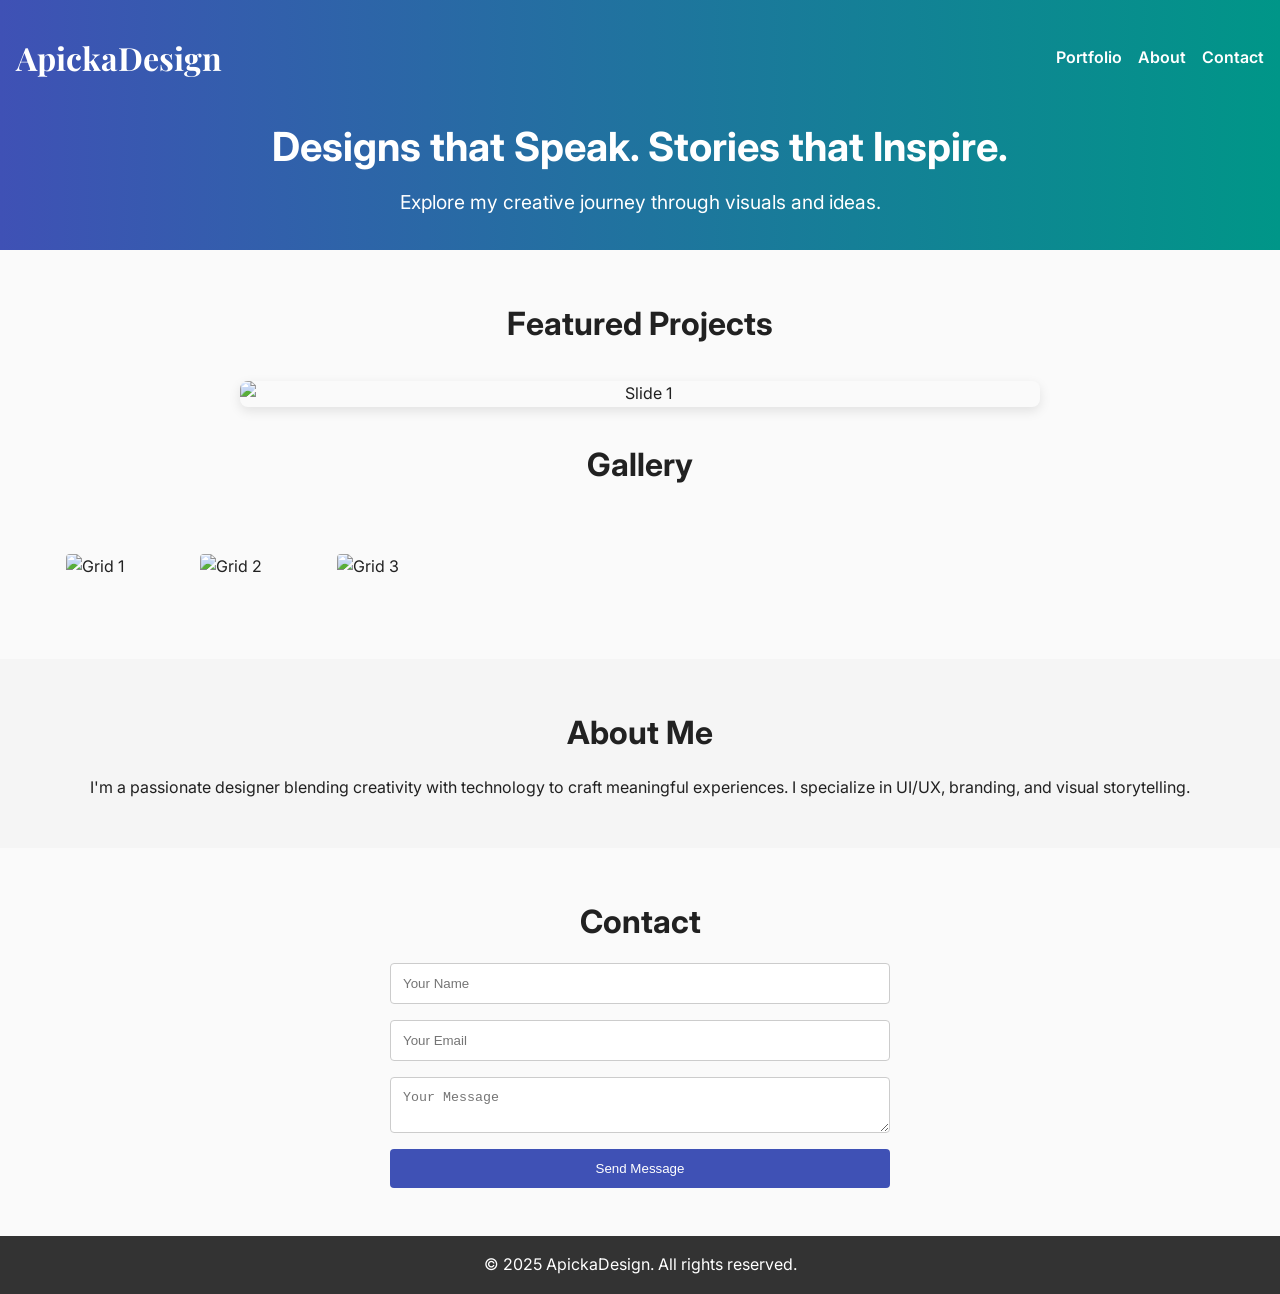
==== index.html @ f784d1ae "Update index.html" ====
<!DOCTYPE html>
<html lang="en">
<head>
  <meta charset="UTF-8" />
  <meta name="viewport" content="width=device-width, initial-scale=1.0" />
  <title>ApickaDesign Portfolio</title>
  <link rel="stylesheet" href="style.css" />
  <link href="https://fonts.googleapis.com/css2?family=Playfair+Display:wght@700&family=Inter:wght@400;600&display=swap" rel="stylesheet">
</head>
<body>
  <header>
    <nav>
      <h1>ApickaDesign</h1>
      <ul>
        <li><a href="#portfolio">Portfolio</a></li>
        <li><a href="#about">About</a></li>
        <li><a href="#contact">Contact</a></li>
      </ul>
    </nav>
    <section class="hero">
      <h2>Designs that Speak. Stories that Inspire.</h2>
      <p>Explore my creative journey through visuals and ideas.</p>
    </section>
  </header>

  <main>
    <section id="portfolio" class="portfolio">
      <h2>Featured Projects</h2>

      <!-- Showreel Slider -->
      <div class="showreel">
        <div class="slider">
          <img src="https://imgur.com/gallery/when-seasons-change-latest-acrylic-painting-VeXBXu2#qPVv7JG" alt="Slide 1" />
          <img src="https://imgur.com/gallery/when-seasons-change-latest-acrylic-painting-VeXBXu2#qPVv7JG" alt="Slide 2" />
          <img src="https://imgur.com/gallery/when-seasons-change-latest-acrylic-painting-VeXBXu2#qPVv7JG" alt="Slide 3" />
          <!-- Add more images as needed -->
        </div>
      </div>

      <!-- Grid Gallery -->
      <h2>Gallery</h2>
      <div class="grid-gallery">
        <!-- Repeat this block for each image -->
        <div class="grid-item"><img src="images/grid1.jpg" alt="Grid 1" /></div>
        <div class="grid-item"><img src="images/grid2.jpg" alt="Grid 2" /></div>
        <div class="grid-item"><img src="images/grid3.jpg" alt="Grid 3" /></div>
        <!-- Add up to 81 images for 9x9 -->
      </div>
    </section>

    <section id="about" class="about">
      <h2>About Me</h2>
      <p>I'm a passionate designer blending creativity with technology to craft meaningful experiences. I specialize in UI/UX, branding, and visual storytelling.</p>
    </section>

    <section id="contact" class="contact">
      <h2>Contact</h2>
      <form>
        <input type="text" placeholder="Your Name" required />
        <input type="email" placeholder="Your Email" required />
        <textarea placeholder="Your Message" required></textarea>
        <button type="submit">Send Message</button>
      </form>
    </section>
  </main>

  <footer>
    <p>&copy; 2025 ApickaDesign. All rights reserved.</p>
  </footer>
</body>
</html>
---- style.css ----
/* Reset & Base */
* {
  margin: 0;
  padding: 0;
  box-sizing: border-box;
}
body {
  font-family: 'Inter', sans-serif;
  background-color: #FAFAFA;
  color: #212121;
  line-height: 1.6;
}

/* Header */
header {
  background: linear-gradient(to right, #3F51B5, #009688);
  color: white;
  padding: 2rem 1rem;
  text-align: center;
}
nav {
  display: flex;
  justify-content: space-between;
  align-items: center;
  flex-wrap: wrap;
}
nav h1 {
  font-family: 'Playfair Display', serif;
  font-size: 2rem;
}
nav ul {
  list-style: none;
  display: flex;
  gap: 1rem;
}
nav a {
  color: white;
  text-decoration: none;
  font-weight: 600;
}
.hero {
  margin-top: 2rem;
}
.hero h2 {
  font-size: 2.5rem;
  margin-bottom: 0.5rem;
}
.hero p {
  font-size: 1.2rem;
}

/* Portfolio */
.portfolio {
  padding: 3rem 1rem;
  text-align: center;
}
.portfolio h2 {
  font-size: 2rem;
  margin-bottom: 2rem;
}

/* Showreel Slider */
.showreel {
  overflow: hidden;
  width: 100%;
  max-width: 800px;
  margin: 2rem auto;
  border-radius: 8px;
  box-shadow: 0 4px 12px rgba(0,0,0,0.1);
}
.slider {
  display: flex;
  animation: slide 15s infinite linear;
}
.slider img {
  width: 100%;
  flex-shrink: 0;
  object-fit: cover;
}

/* Grid Gallery */
.grid-gallery {
  display: grid;
  grid-template-columns: repeat(9, 1fr);
  gap: 10px;
  padding: 2rem 1rem;
}
.grid-item img {
  width: 100%;
  height: auto;
  border-radius: 4px;
  transition: transform 0.3s ease;
}
.grid-item img:hover {
  transform: scale(1.05);
}

/* Responsive Layout */
@media (max-width: 768px) {
  .grid-gallery {
    grid-template-columns: repeat(3, 1fr);
  }
}
@media (max-width: 480px) {
  .grid-gallery {
    grid-template-columns: 1fr;
  }
}

/* About */
.about {
  padding: 3rem 1rem;
  background-color: #F5F5F5;
  text-align: center;
}
.about h2 {
  font-size: 2rem;
  margin-bottom: 1rem;
}

/* Contact */
.contact {
  padding: 3rem 1rem;
  text-align: center;
}
.contact h2 {
  font-size: 2rem;
  margin-bottom: 1rem;
}
form {
  display: flex;
  flex-direction: column;
  gap: 1rem;
  max-width: 500px;
  margin: auto;
}
input, textarea {
  padding: 0.75rem;
  border: 1px solid #ccc;
  border-radius: 4px;
}
button {
  background-color: #3F51B5;
  color: white;
  border: none;
  padding: 0.75rem;
  border-radius: 4px;
  cursor: pointer;
}
button:hover {
  background-color: #303F9F;
}

/* Footer */
footer {
  background-color: #333;
  color: white;
  text-align: center;
  padding: 1rem;
}
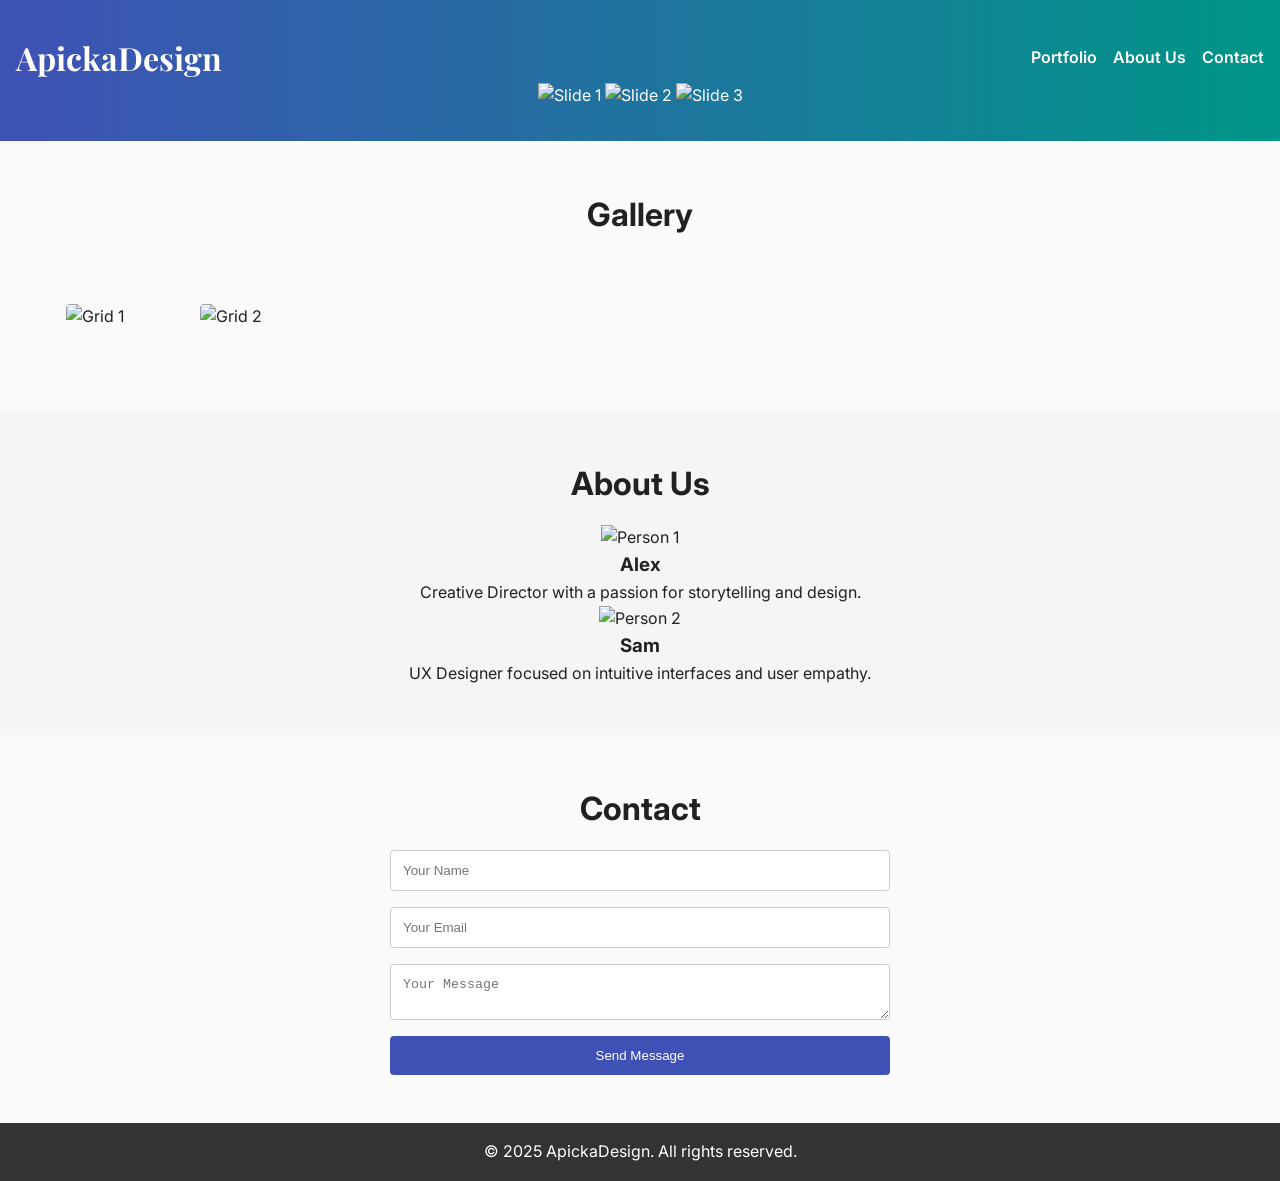
==== commit 6fa51030: "Update index.html" ====
--- a/index.html
+++ b/index.html
@@ -11,46 +11,50 @@
   <header>
     <nav>
       <h1>ApickaDesign</h1>
-      <ul>
+      <ul class="nav-links">
         <li><a href="#portfolio">Portfolio</a></li>
-        <li><a href="#about">About</a></li>
+        <li><a href="#about">About Us</a></li>
         <li><a href="#contact">Contact</a></li>
       </ul>
     </nav>
-    <section class="hero">
-      <h2>Designs that Speak. Stories that Inspire.</h2>
-      <p>Explore my creative journey through visuals and ideas.</p>
+
+    <!-- Carousel Section -->
+    <section class="carousel">
+      <div class="carousel-container">
+        <div class="carousel-track">
+          <img src="images/slide1.jpg" alt="Slide 1" />
+          <img src="images/slide2.jpg" alt="Slide 2" />
+          <img src="images/slide3.jpg" alt="Slide 3" />
+        </div>
+      </div>
     </section>
   </header>
 
   <main>
     <section id="portfolio" class="portfolio">
-      <h2>Featured Projects</h2>
-
-      <!-- Showreel Slider -->
-      <div class="showreel">
-        <div class="slider">
-          <img src="https://imgur.com/gallery/when-seasons-change-latest-acrylic-painting-VeXBXu2#qPVv7JG" alt="Slide 1" />
-          <img src="https://imgur.com/gallery/when-seasons-change-latest-acrylic-painting-VeXBXu2#qPVv7JG" alt="Slide 2" />
-          <img src="https://imgur.com/gallery/when-seasons-change-latest-acrylic-painting-VeXBXu2#qPVv7JG" alt="Slide 3" />
-          <!-- Add more images as needed -->
-        </div>
-      </div>
-
-      <!-- Grid Gallery -->
       <h2>Gallery</h2>
       <div class="grid-gallery">
-        <!-- Repeat this block for each image -->
+        <!-- Add up to 81 images for 9x9 -->
         <div class="grid-item"><img src="images/grid1.jpg" alt="Grid 1" /></div>
         <div class="grid-item"><img src="images/grid2.jpg" alt="Grid 2" /></div>
-        <div class="grid-item"><img src="images/grid3.jpg" alt="Grid 3" /></div>
-        <!-- Add up to 81 images for 9x9 -->
+        <!-- Repeat as needed -->
       </div>
     </section>
 
     <section id="about" class="about">
-      <h2>About Me</h2>
-      <p>I'm a passionate designer blending creativity with technology to craft meaningful experiences. I specialize in UI/UX, branding, and visual storytelling.</p>
+      <h2>About Us</h2>
+      <div class="bio-container">
+        <div class="bio">
+          <img src="images/person1.jpg" alt="Person 1" />
+          <h3>Alex</h3>
+          <p>Creative Director with a passion for storytelling and design.</p>
+        </div>
+        <div class="bio">
+          <img src="images/person2.jpg" alt="Person 2" />
+          <h3>Sam</h3>
+          <p>UX Designer focused on intuitive interfaces and user empathy.</p>
+        </div>
+      </div>
     </section>
 
     <section id="contact" class="contact">
@@ -61,12 +65,28 @@
         <textarea placeholder="Your Message" required></textarea>
         <button type="submit">Send Message</button>
       </form>
+      <div class="social-icons">
+        <a href="https://instagram.com" target="_blank" class="icon instagram"></a>
+        <a href="https://x.com" target="_blank" class="icon x"></a>
+        <a href="https://linkedin.com" target="_blank" class="icon linkedin"></a>
+        <a href="https://pinterest.com" target="_blank" class="icon pinterest"></a>
+        <a href="https://youtube.com" target="_blank" class="icon youtube"></a>
+      </div>
     </section>
   </main>
 
   <footer>
     <p>&copy; 2025 ApickaDesign. All rights reserved.</p>
   </footer>
+
+  <script>
+    // Swipeable carousel logic
+    const track = document.querySelector('.carousel-track');
+    let index = 0;
+    setInterval(() => {
+      index = (index + 1) % track.children.length;
+      track.style.transform = `translateX(-${index * 100}%)`;
+    }, 3000);
+  </script>
 </body>
 </html>
-
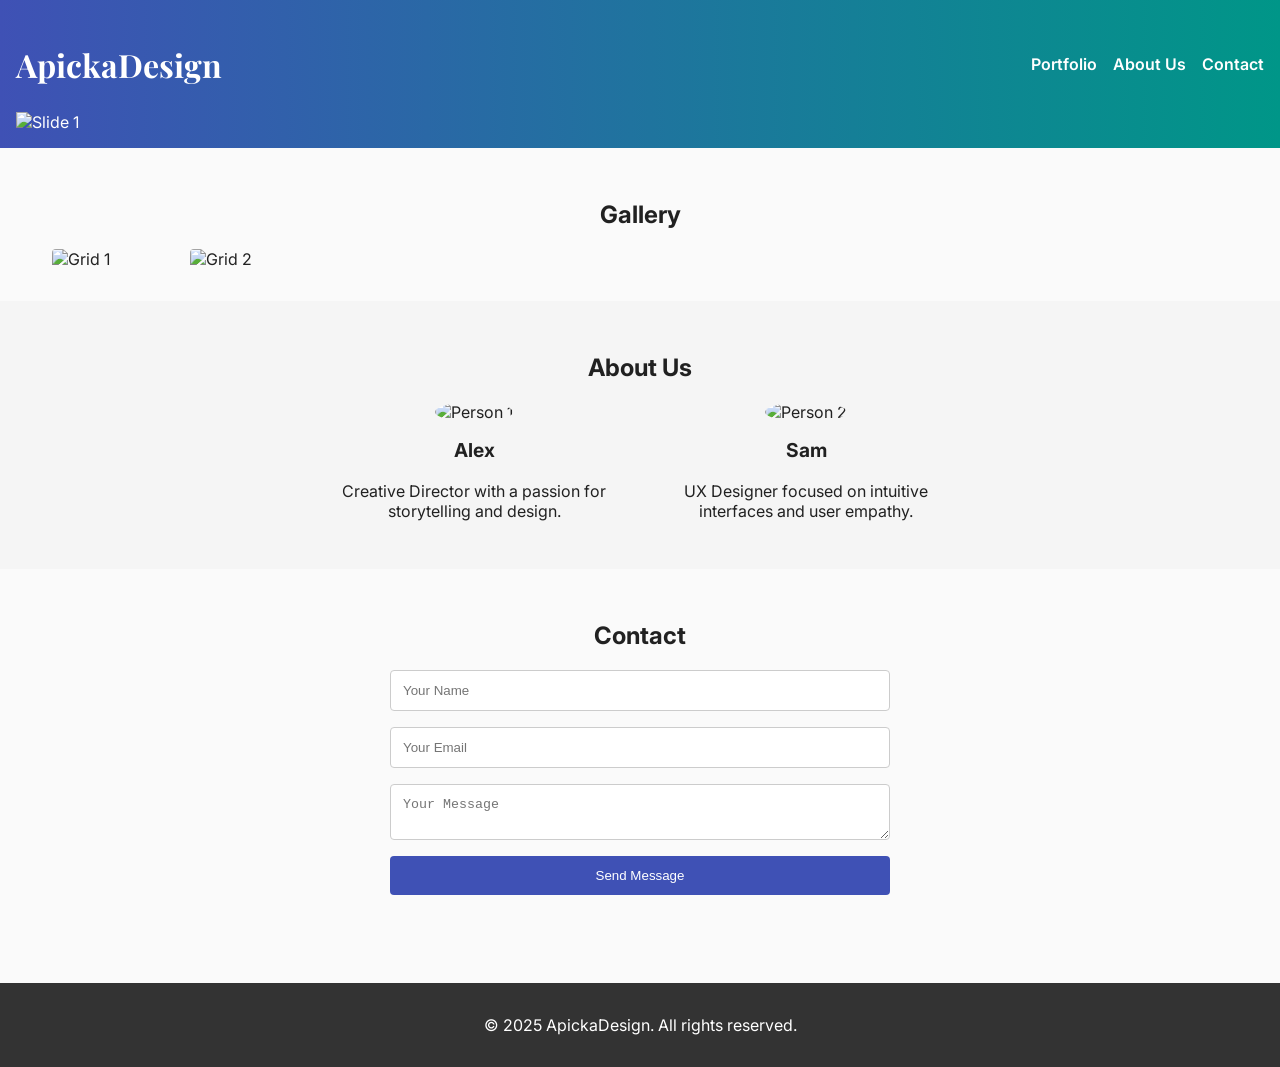
==== commit 12e30932: "Update index.html" ====
--- a/index.html
+++ b/index.html
@@ -22,9 +22,9 @@
     <section class="carousel">
       <div class="carousel-container">
         <div class="carousel-track">
-          <img src="images/slide1.jpg" alt="Slide 1" />
-          <img src="images/slide2.jpg" alt="Slide 2" />
-          <img src="images/slide3.jpg" alt="Slide 3" />
+          <img src="https://i.imgur.com/Lta64SW.png" alt="Slide 1" />
+          <img src="https://i.imgur.com/Lta64SW.png" alt="Slide 2" />
+          <img src="https://i.imgur.com/Lta64SW.png" alt="Slide 3" />
         </div>
       </div>
     </section>
@@ -35,8 +35,8 @@
       <h2>Gallery</h2>
       <div class="grid-gallery">
         <!-- Add up to 81 images for 9x9 -->
-        <div class="grid-item"><img src="images/grid1.jpg" alt="Grid 1" /></div>
-        <div class="grid-item"><img src="images/grid2.jpg" alt="Grid 2" /></div>
+        <div class="grid-item"><img src="https://i.imgur.com/Lta64SW.png" alt="Grid 1" /></div>
+        <div class="grid-item"><img src="https://i.imgur.com/Lta64SW.png" alt="Grid 2" /></div>
         <!-- Repeat as needed -->
       </div>
     </section>
@@ -45,12 +45,12 @@
       <h2>About Us</h2>
       <div class="bio-container">
         <div class="bio">
-          <img src="images/person1.jpg" alt="Person 1" />
+          <img src="https://i.imgur.com/V21KquB.jpeg" alt="Person 1" />
           <h3>Alex</h3>
           <p>Creative Director with a passion for storytelling and design.</p>
         </div>
         <div class="bio">
-          <img src="images/person2.jpg" alt="Person 2" />
+          <img src="https://i.imgur.com/jP6IBj2.jpeg" alt="Person 2" />
           <h3>Sam</h3>
           <p>UX Designer focused on intuitive interfaces and user empathy.</p>
         </div>
@@ -90,3 +90,4 @@
   </script>
 </body>
 </html>
+
--- a/style.css
+++ b/style.css
@@ -1,101 +1,75 @@
-/* Reset & Base */
-* {
-  margin: 0;
-  padding: 0;
-  box-sizing: border-box;
-}
 body {
   font-family: 'Inter', sans-serif;
   background-color: #FAFAFA;
   color: #212121;
-  line-height: 1.6;
+  margin: 0;
+  padding: 0;
 }
 
-/* Header */
+/* Header & Navigation */
 header {
   background: linear-gradient(to right, #3F51B5, #009688);
   color: white;
-  padding: 2rem 1rem;
-  text-align: center;
+  padding: 1rem;
 }
 nav {
   display: flex;
   justify-content: space-between;
   align-items: center;
-  flex-wrap: wrap;
 }
 nav h1 {
   font-family: 'Playfair Display', serif;
   font-size: 2rem;
 }
-nav ul {
+.nav-links {
   list-style: none;
   display: flex;
   gap: 1rem;
 }
-nav a {
+.nav-links a {
   color: white;
   text-decoration: none;
   font-weight: 600;
 }
-.hero {
-  margin-top: 2rem;
-}
-.hero h2 {
-  font-size: 2.5rem;
-  margin-bottom: 0.5rem;
-}
-.hero p {
-  font-size: 1.2rem;
-}
 
-/* Portfolio */
-.portfolio {
-  padding: 3rem 1rem;
-  text-align: center;
-}
-.portfolio h2 {
-  font-size: 2rem;
-  margin-bottom: 2rem;
-}
-
-/* Showreel Slider */
-.showreel {
+/* Carousel */
+.carousel {
   overflow: hidden;
   width: 100%;
-  max-width: 800px;
-  margin: 2rem auto;
-  border-radius: 8px;
-  box-shadow: 0 4px 12px rgba(0,0,0,0.1);
 }
-.slider {
+.carousel-container {
+  width: 100%;
+  max-width: 100%;
+  overflow: hidden;
+}
+.carousel-track {
   display: flex;
-  animation: slide 15s infinite linear;
+  transition: transform 0.5s ease-in-out;
 }
-.slider img {
+.carousel-track img {
   width: 100%;
   flex-shrink: 0;
   object-fit: cover;
 }
 
-/* Grid Gallery */
+/* Portfolio Grid */
+.portfolio {
+  padding: 2rem 1rem;
+  text-align: center;
+}
 .grid-gallery {
   display: grid;
   grid-template-columns: repeat(9, 1fr);
   gap: 10px;
-  padding: 2rem 1rem;
 }
 .grid-item img {
   width: 100%;
-  height: auto;
   border-radius: 4px;
   transition: transform 0.3s ease;
 }
 .grid-item img:hover {
   transform: scale(1.05);
 }
-
-/* Responsive Layout */
 @media (max-width: 768px) {
   .grid-gallery {
     grid-template-columns: repeat(3, 1fr);
@@ -107,25 +81,37 @@
   }
 }
 
-/* About */
+/* About Us */
 .about {
-  padding: 3rem 1rem;
+  padding: 2rem 1rem;
   background-color: #F5F5F5;
   text-align: center;
 }
-.about h2 {
-  font-size: 2rem;
-  margin-bottom: 1rem;
+.bio-container {
+  display: flex;
+  justify-content: center;
+  gap: 2rem;
+  flex-wrap: wrap;
+}
+.bio {
+  max-width: 300px;
+  text-align: center;
+}
+.bio img {
+  width: 150px;
+  height: 150px;
+  border-radius: 50%;
+  object-fit: cover;
+}
+.bio h3 {
+  margin-top: 1rem;
+  font-size: 1.2rem;
 }
 
 /* Contact */
 .contact {
-  padding: 3rem 1rem;
+  padding: 2rem 1rem;
   text-align: center;
-}
-.contact h2 {
-  font-size: 2rem;
-  margin-bottom: 1rem;
 }
 form {
   display: flex;
@@ -151,6 +137,28 @@
   background-color: #303F9F;
 }
 
+/* Social Icons */
+.social-icons {
+  margin-top: 1rem;
+  display: flex;
+  justify-content: center;
+  gap: 1rem;
+}
+.icon {
+  width: 40px;
+  height: 40px;
+  background-size: cover;
+  transition: transform 0.3s ease;
+}
+.icon:hover {
+  transform: scale(1.2);
+}
+.instagram { background-image: url('icons/instagram.png'); }
+.x { background-image: url('icons/x.png'); }
+.linkedin { background-image: url('icons/linkedin.png'); }
+.pinterest { background-image: url('icons/pinterest.png'); }
+.youtube { background-image: url('icons/youtube.png'); }
+
 /* Footer */
 footer {
   background-color: #333;
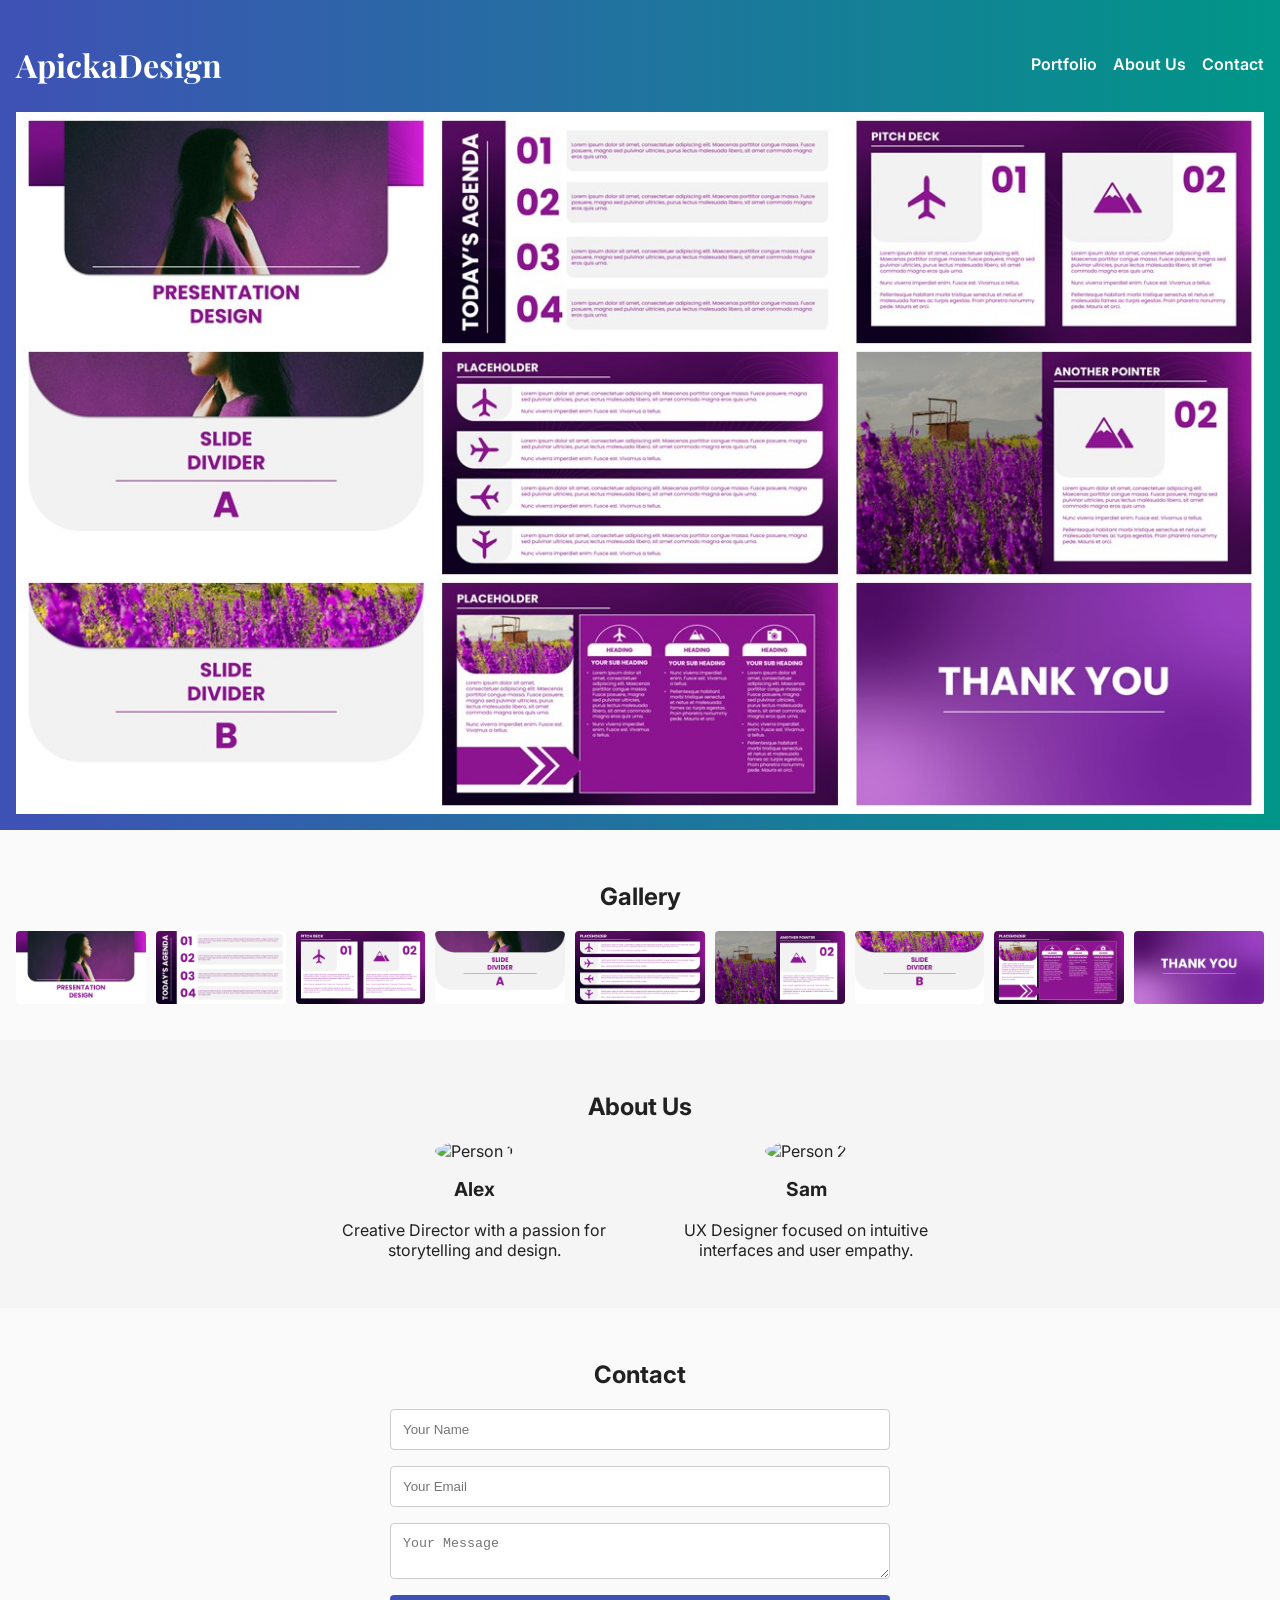
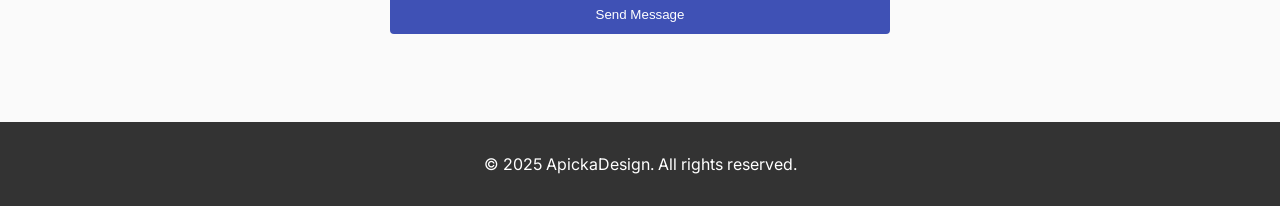
==== commit d3f6703f: "Update index.html" ====
--- a/index.html
+++ b/index.html
@@ -22,9 +22,9 @@
     <section class="carousel">
       <div class="carousel-container">
         <div class="carousel-track">
-          <img src="https://i.imgur.com/Lta64SW.png" alt="Slide 1" />
-          <img src="https://i.imgur.com/Lta64SW.png" alt="Slide 2" />
-          <img src="https://i.imgur.com/Lta64SW.png" alt="Slide 3" />
+          <img src="images/Slide19.JPG" alt="Slide 1" />
+          <img src="images/Slide11.JPG" alt="Slide 2" />
+          <img src="images/Slide12.JPG" alt="Slide 3" />
         </div>
       </div>
     </section>
@@ -35,8 +35,15 @@
       <h2>Gallery</h2>
       <div class="grid-gallery">
         <!-- Add up to 81 images for 9x9 -->
-        <div class="grid-item"><img src="https://i.imgur.com/Lta64SW.png" alt="Grid 1" /></div>
-        <div class="grid-item"><img src="https://i.imgur.com/Lta64SW.png" alt="Grid 2" /></div>
+        <div class="grid-item"><img src="images/Slide10.JPG" alt="Grid 1" /></div>
+        <div class="grid-item"><img src="images/Slide11.JPG" alt="Grid 2" /></div>
+        <div class="grid-item"><img src="images/Slide12.JPG" alt="Grid 3" /></div>
+        <div class="grid-item"><img src="images/Slide13.JPG" alt="Grid 4" /></div>
+        <div class="grid-item"><img src="images/Slide14.JPG" alt="Grid 5" /></div>
+        <div class="grid-item"><img src="images/Slide15.JPG" alt="Grid 6" /></div>
+        <div class="grid-item"><img src="images/Slide16.JPG" alt="Grid 7" /></div>
+        <div class="grid-item"><img src="images/Slide17.JPG" alt="Grid 8" /></div>
+        <div class="grid-item"><img src="images/Slide18.JPG" alt="Grid 9" /></div>
         <!-- Repeat as needed -->
       </div>
     </section>
@@ -91,3 +98,4 @@
 </body>
 </html>
 
+
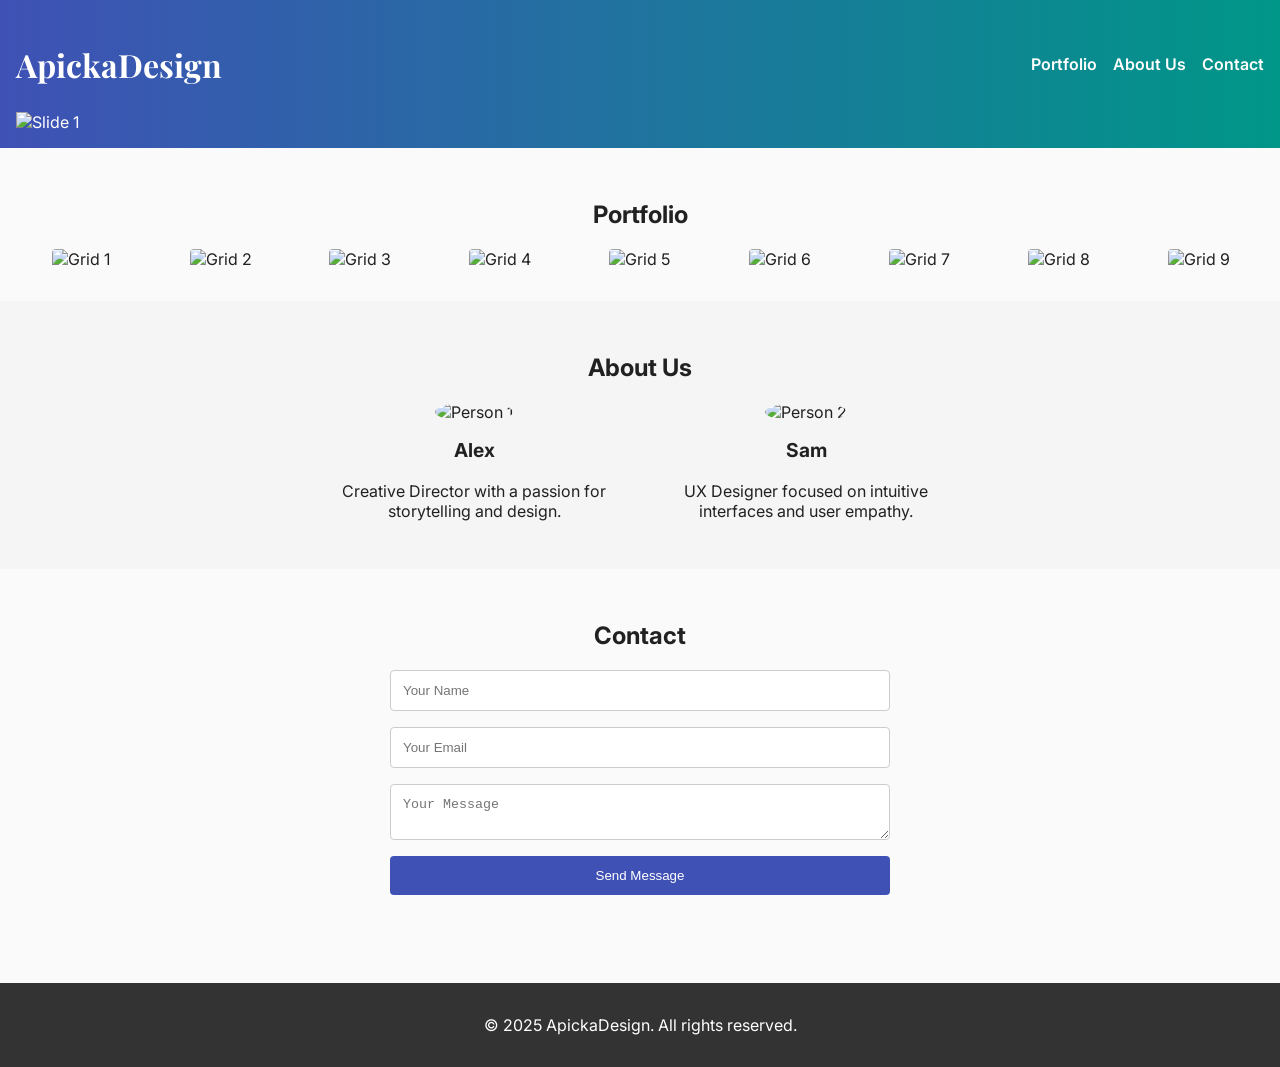
==== commit 0efd66ba: "Update index.html" ====
--- a/index.html
+++ b/index.html
@@ -22,9 +22,9 @@
     <section class="carousel">
       <div class="carousel-container">
         <div class="carousel-track">
-          <img src="images/Slide19.JPG" alt="Slide 1" />
-          <img src="images/Slide11.JPG" alt="Slide 2" />
-          <img src="images/Slide12.JPG" alt="Slide 3" />
+          <img src="images/slide1.gif" alt="Slide 1" />
+          <img src="images/slide2.gif" alt="Slide 2" />
+          <img src="images/slide3.gif" alt="Slide 3" />
         </div>
       </div>
     </section>
@@ -32,19 +32,17 @@
 
   <main>
     <section id="portfolio" class="portfolio">
-      <h2>Gallery</h2>
+      <h2>Portfolio</h2>
       <div class="grid-gallery">
-        <!-- Add up to 81 images for 9x9 -->
-        <div class="grid-item"><img src="images/Slide10.JPG" alt="Grid 1" /></div>
-        <div class="grid-item"><img src="images/Slide11.JPG" alt="Grid 2" /></div>
-        <div class="grid-item"><img src="images/Slide12.JPG" alt="Grid 3" /></div>
-        <div class="grid-item"><img src="images/Slide13.JPG" alt="Grid 4" /></div>
-        <div class="grid-item"><img src="images/Slide14.JPG" alt="Grid 5" /></div>
-        <div class="grid-item"><img src="images/Slide15.JPG" alt="Grid 6" /></div>
-        <div class="grid-item"><img src="images/Slide16.JPG" alt="Grid 7" /></div>
-        <div class="grid-item"><img src="images/Slide17.JPG" alt="Grid 8" /></div>
-        <div class="grid-item"><img src="images/Slide18.JPG" alt="Grid 9" /></div>
-        <!-- Repeat as needed -->
+        <div class="grid-item"><img src="images/grid1.jpg" alt="Grid 1" /></div>
+        <div class="grid-item"><img src="images/grid2.jpg" alt="Grid 2" /></div>
+        <div class="grid-item"><img src="images/grid3.jpg" alt="Grid 3" /></div>
+        <div class="grid-item"><img src="images/grid4.jpg" alt="Grid 4" /></div>
+        <div class="grid-item"><img src="images/grid5.jpg" alt="Grid 5" /></div>
+        <div class="grid-item"><img src="images/grid6.jpg" alt="Grid 6" /></div>
+        <div class="grid-item"><img src="images/grid7.jpg" alt="Grid 7" /></div>
+        <div class="grid-item"><img src="images/grid8.jpg" alt="Grid 8" /></div>
+        <div class="grid-item"><img src="images/grid9.jpg" alt="Grid 9" /></div>
       </div>
     </section>
 
@@ -52,12 +50,12 @@
       <h2>About Us</h2>
       <div class="bio-container">
         <div class="bio">
-          <img src="https://i.imgur.com/V21KquB.jpeg" alt="Person 1" />
+          <img src="images/person1.jpg" alt="Person 1" />
           <h3>Alex</h3>
           <p>Creative Director with a passion for storytelling and design.</p>
         </div>
         <div class="bio">
-          <img src="https://i.imgur.com/jP6IBj2.jpeg" alt="Person 2" />
+          <img src="images/person2.jpg" alt="Person 2" />
           <h3>Sam</h3>
           <p>UX Designer focused on intuitive interfaces and user empathy.</p>
         </div>
@@ -87,15 +85,13 @@
   </footer>
 
   <script>
-    // Swipeable carousel logic
+    // Smooth carousel logic
     const track = document.querySelector('.carousel-track');
     let index = 0;
     setInterval(() => {
       index = (index + 1) % track.children.length;
       track.style.transform = `translateX(-${index * 100}%)`;
-    }, 3000);
+    }, 4000); // 4-second delay
   </script>
 </body>
 </html>
-
-
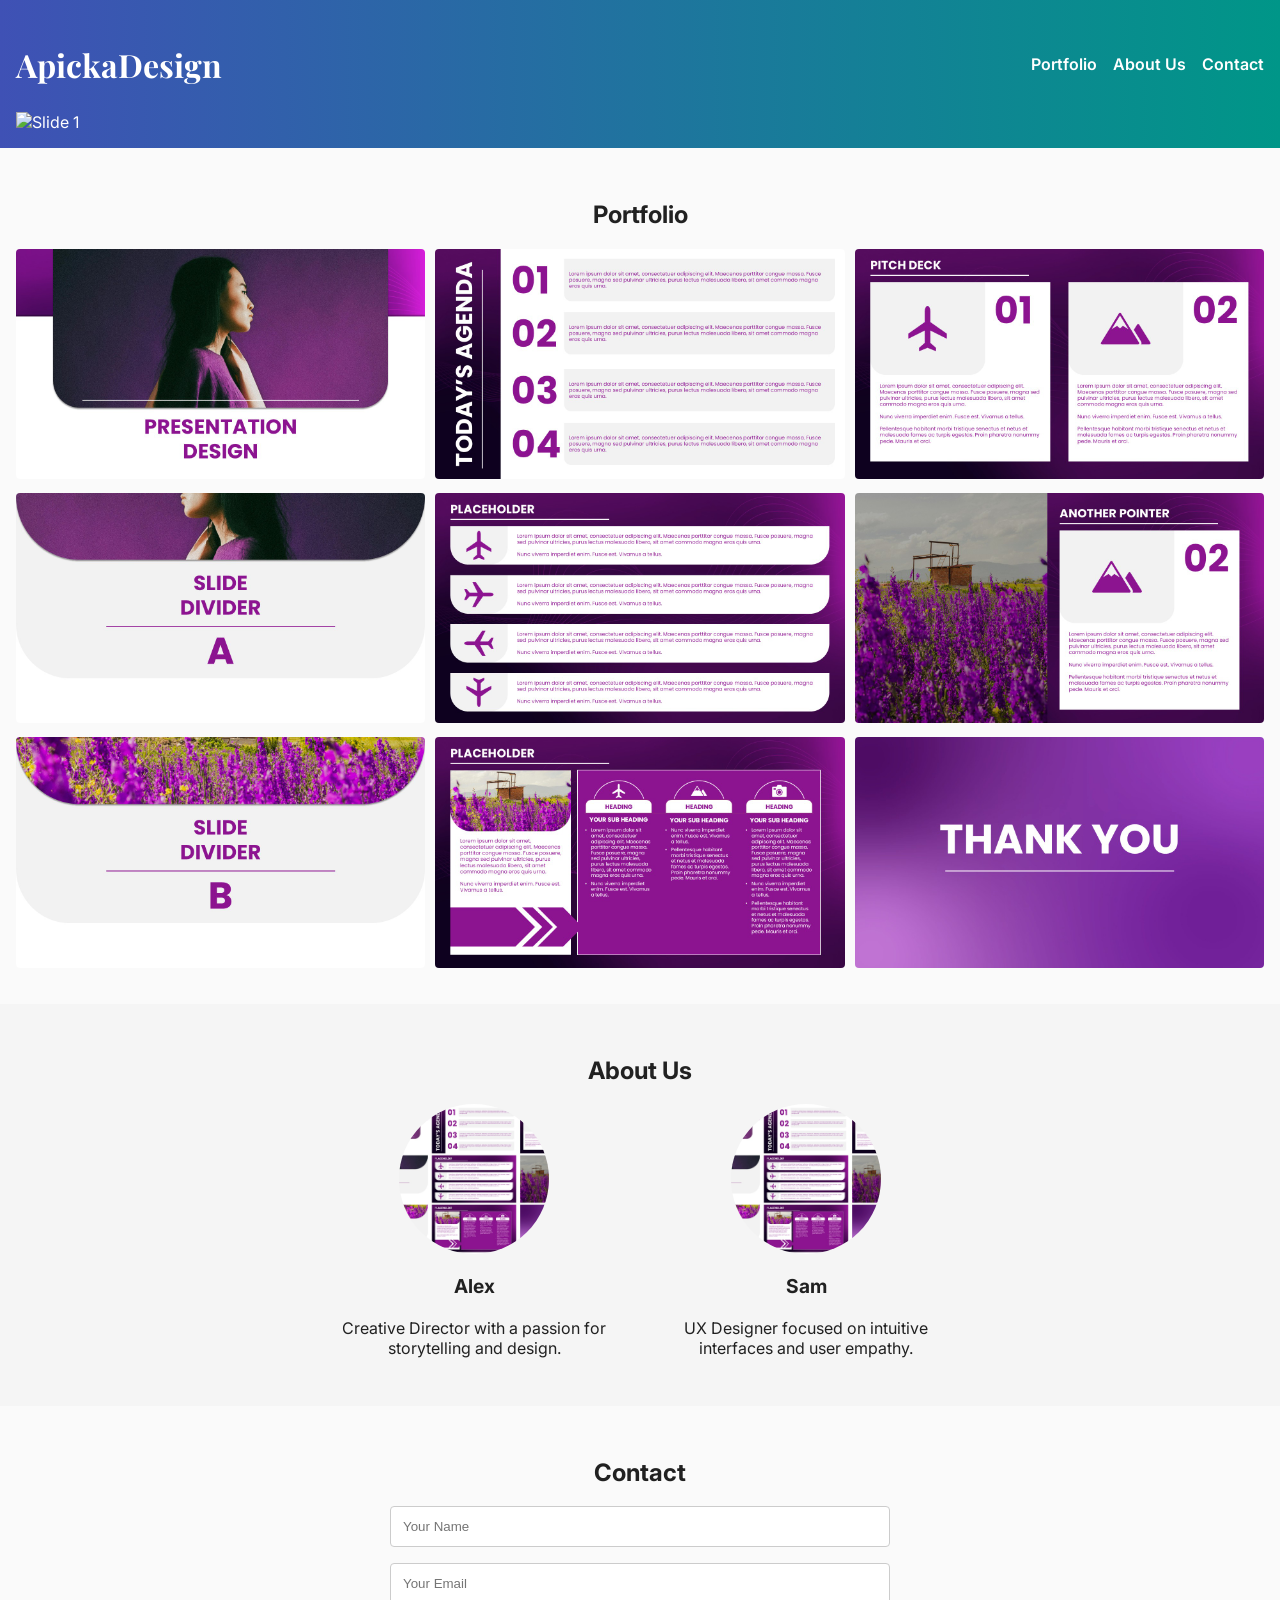
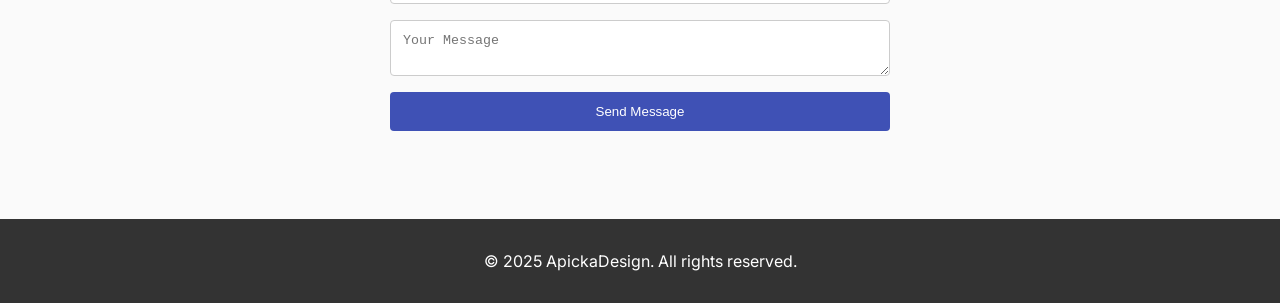
==== commit 698f8373: "Update index.html" ====
--- a/index.html
+++ b/index.html
@@ -22,9 +22,9 @@
     <section class="carousel">
       <div class="carousel-container">
         <div class="carousel-track">
-          <img src="images/slide1.gif" alt="Slide 1" />
-          <img src="images/slide2.gif" alt="Slide 2" />
-          <img src="images/slide3.gif" alt="Slide 3" />
+          <img src="images/Portfolio asset_v1 transition.gif" alt="Slide 1" />
+          <img src="images/Portfolio asset_v1 transition.gif" alt="Slide 2" />
+          <img src="images/Portfolio asset_v1 transition.gif" alt="Slide 3" />
         </div>
       </div>
     </section>
@@ -34,15 +34,15 @@
     <section id="portfolio" class="portfolio">
       <h2>Portfolio</h2>
       <div class="grid-gallery">
-        <div class="grid-item"><img src="images/grid1.jpg" alt="Grid 1" /></div>
-        <div class="grid-item"><img src="images/grid2.jpg" alt="Grid 2" /></div>
-        <div class="grid-item"><img src="images/grid3.jpg" alt="Grid 3" /></div>
-        <div class="grid-item"><img src="images/grid4.jpg" alt="Grid 4" /></div>
-        <div class="grid-item"><img src="images/grid5.jpg" alt="Grid 5" /></div>
-        <div class="grid-item"><img src="images/grid6.jpg" alt="Grid 6" /></div>
-        <div class="grid-item"><img src="images/grid7.jpg" alt="Grid 7" /></div>
-        <div class="grid-item"><img src="images/grid8.jpg" alt="Grid 8" /></div>
-        <div class="grid-item"><img src="images/grid9.jpg" alt="Grid 9" /></div>
+        <div class="grid-item"><img src="images/Slide10.JPG" alt="Grid 1" /></div>
+        <div class="grid-item"><img src="images/Slide11.JPG" alt="Grid 2" /></div>
+        <div class="grid-item"><img src="images/Slide12.JPG" alt="Grid 3" /></div>
+        <div class="grid-item"><img src="images/Slide13.JPG" alt="Grid 4" /></div>
+        <div class="grid-item"><img src="images/Slide14.JPG" alt="Grid 5" /></div>
+        <div class="grid-item"><img src="images/Slide15.JPG" alt="Grid 6" /></div>
+        <div class="grid-item"><img src="images/Slide16.JPG" alt="Grid 7" /></div>
+        <div class="grid-item"><img src="images/Slide17.JPG" alt="Grid 8" /></div>
+        <div class="grid-item"><img src="images/Slide18.JPG" alt="Grid 9" /></div>
       </div>
     </section>
 
@@ -50,12 +50,12 @@
       <h2>About Us</h2>
       <div class="bio-container">
         <div class="bio">
-          <img src="images/person1.jpg" alt="Person 1" />
+          <img src="images/Slide19.JPG" alt="Person 1" />
           <h3>Alex</h3>
           <p>Creative Director with a passion for storytelling and design.</p>
         </div>
         <div class="bio">
-          <img src="images/person2.jpg" alt="Person 2" />
+          <img src="images/Slide19.JPG" alt="Person 2" />
           <h3>Sam</h3>
           <p>UX Designer focused on intuitive interfaces and user empathy.</p>
         </div>
@@ -95,3 +95,4 @@
   </script>
 </body>
 </html>
+
--- a/style.css
+++ b/style.css
@@ -16,6 +16,7 @@
   display: flex;
   justify-content: space-between;
   align-items: center;
+  flex-wrap: wrap;
 }
 nav h1 {
   font-family: 'Playfair Display', serif;
@@ -44,7 +45,7 @@
 }
 .carousel-track {
   display: flex;
-  transition: transform 0.5s ease-in-out;
+  transition: transform 0.8s ease-in-out;
 }
 .carousel-track img {
   width: 100%;
@@ -59,7 +60,7 @@
 }
 .grid-gallery {
   display: grid;
-  grid-template-columns: repeat(9, 1fr);
+  grid-template-columns: repeat(3, 1fr);
   gap: 10px;
 }
 .grid-item img {
@@ -72,7 +73,7 @@
 }
 @media (max-width: 768px) {
   .grid-gallery {
-    grid-template-columns: repeat(3, 1fr);
+    grid-template-columns: repeat(2, 1fr);
   }
 }
 @media (max-width: 480px) {
